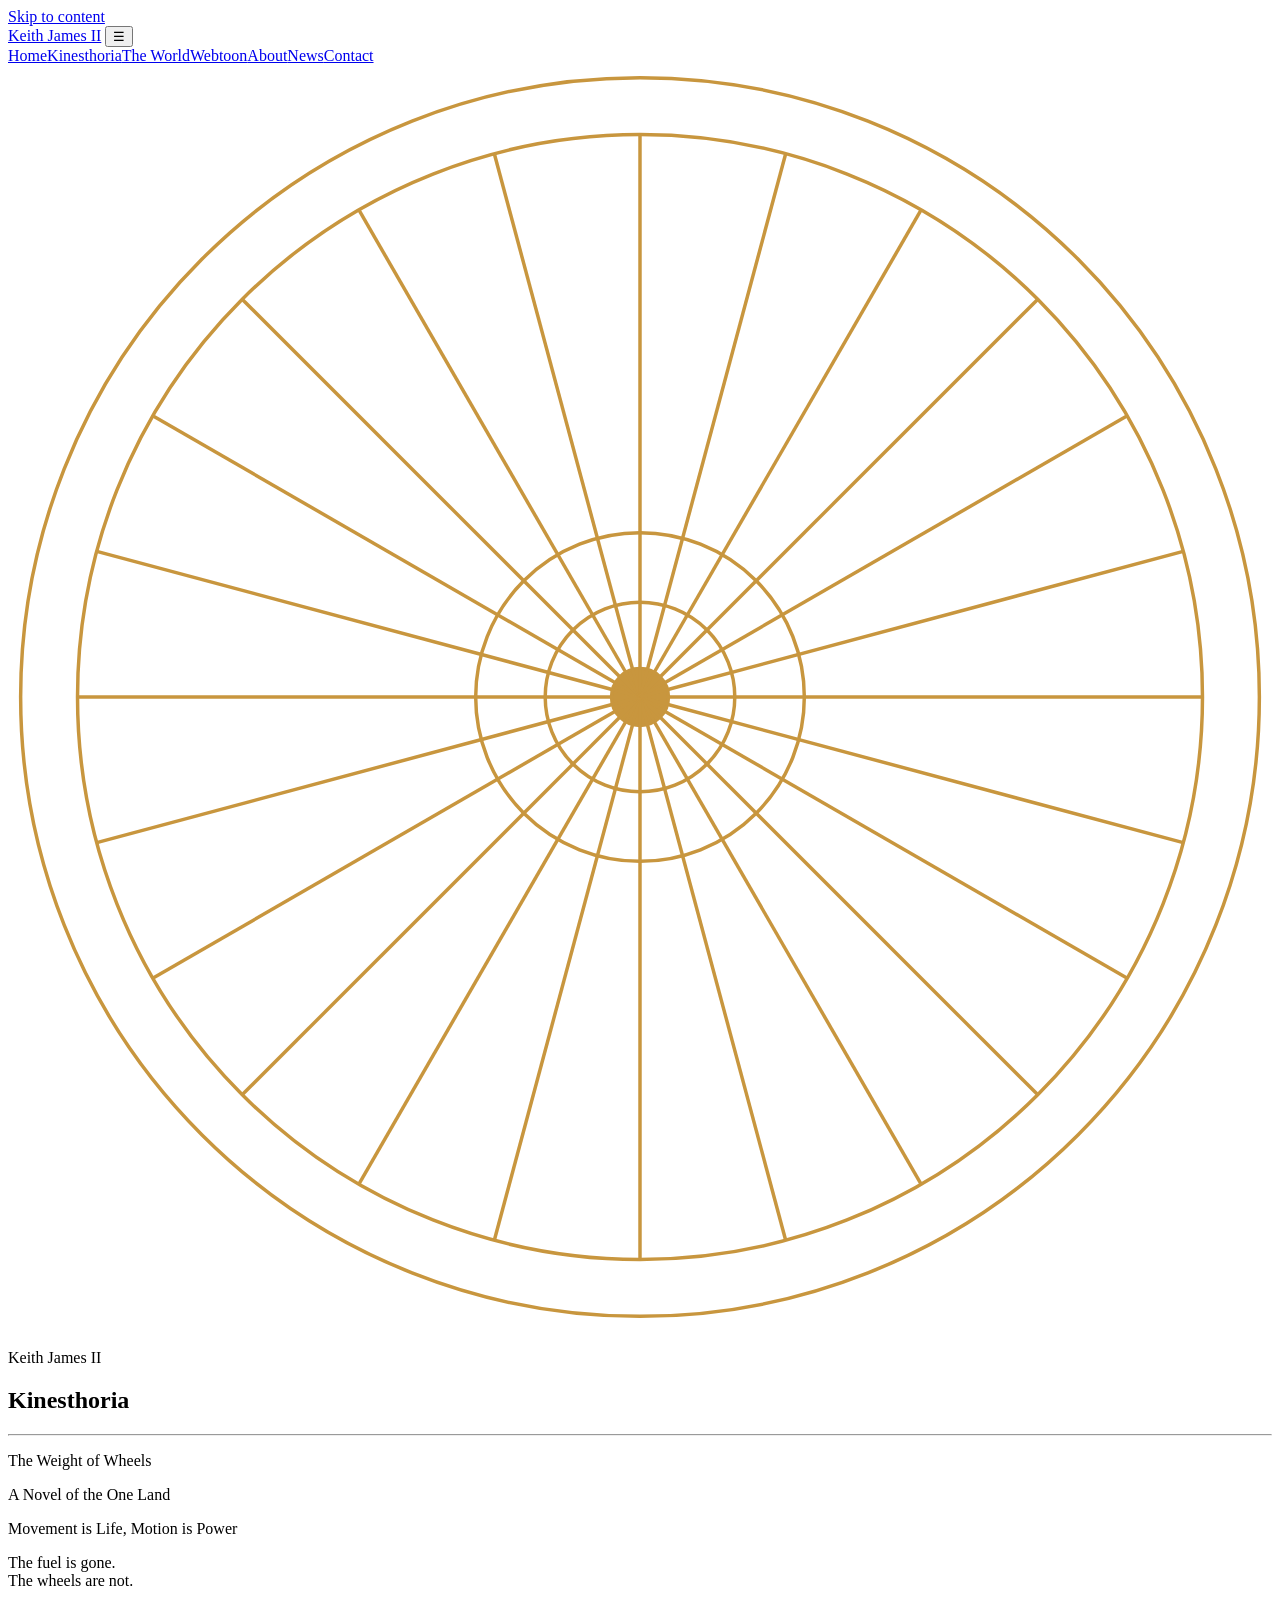
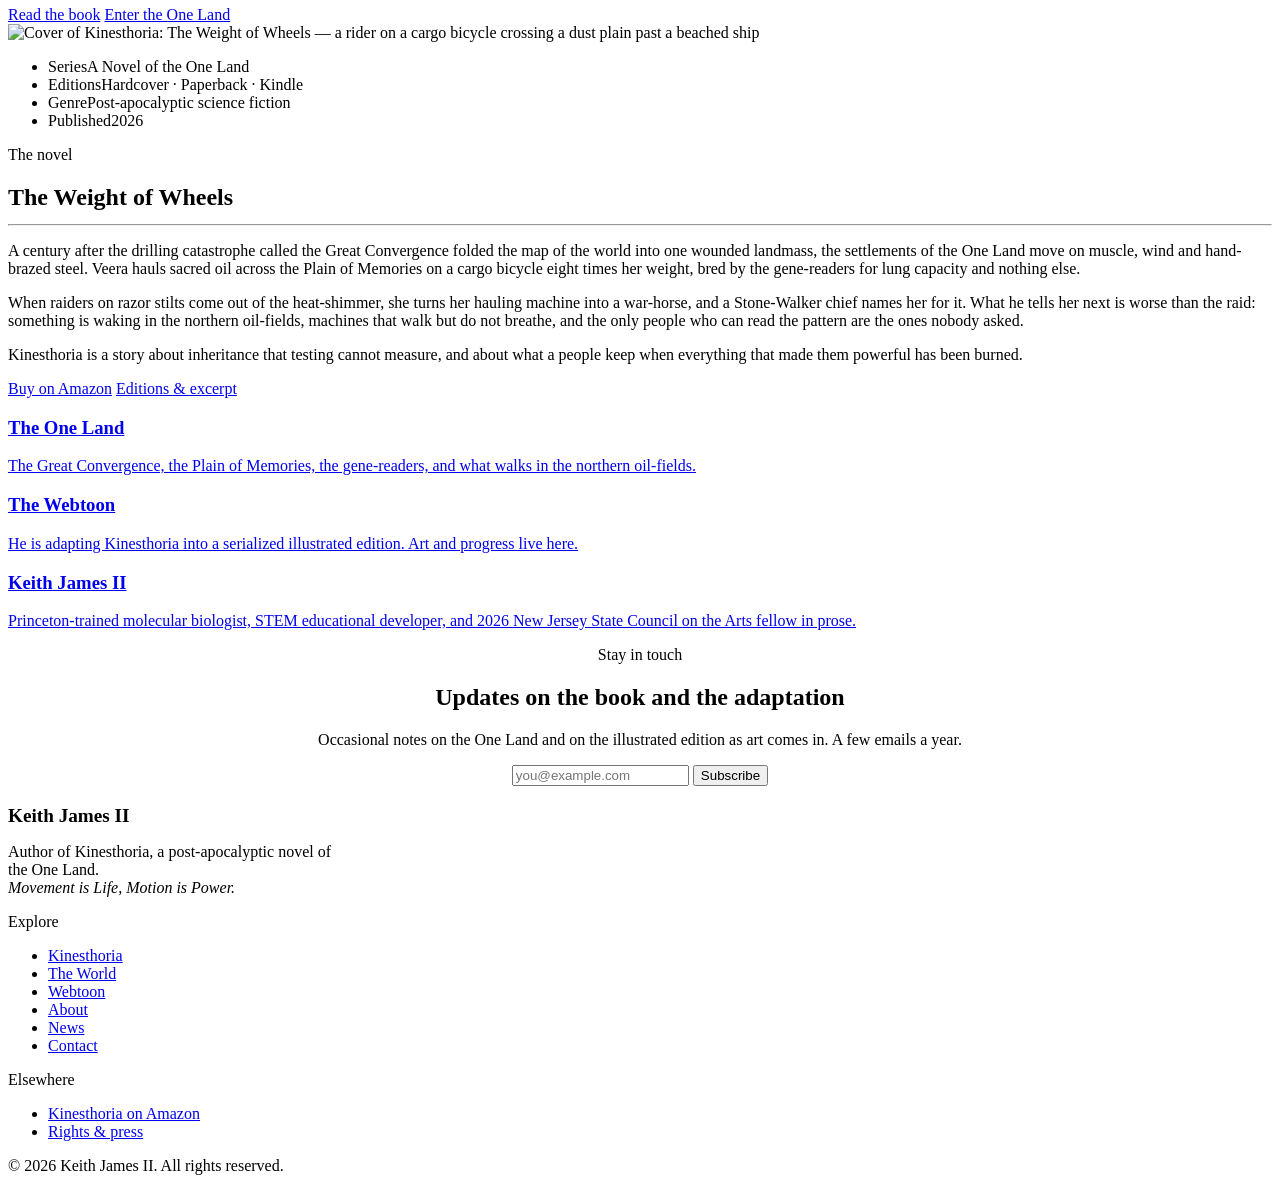
==== index.html @ 475ba7fc "Add files via upload" ====
<!DOCTYPE html>
<html lang="en">
<head>
<meta charset="utf-8">
<meta name="viewport" content="width=device-width, initial-scale=1">
<title>Keith James II &mdash; Kinesthoria: The Weight of Wheels</title>
<meta name="description" content="Kinesthoria: The Weight of Wheels by Keith James II. A century after the Great Convergence, the settlements of the One Land move on muscle, wind and hand-brazed steel.">
<meta property="og:title" content="Keith James II &mdash; Kinesthoria: The Weight of Wheels">
<meta property="og:description" content="Kinesthoria: The Weight of Wheels by Keith James II. A century after the Great Convergence, the settlements of the One Land move on muscle, wind and hand-brazed steel.">
<meta property="og:type" content="website">
<meta name="twitter:card" content="summary_large_image">
<link rel="icon" href="data:image/svg+xml,%3Csvg xmlns='http://www.w3.org/2000/svg' viewBox='0 0 32 32'%3E%3Crect width='32' height='32' fill='%2314161c'/%3E%3Cg fill='none' stroke='%23c8963e' stroke-width='1.6'%3E%3Ccircle cx='16' cy='16' r='11'/%3E%3Ccircle cx='16' cy='16' r='3'/%3E%3Cpath d='M16 5v22M5 16h22M8.2 8.2l15.6 15.6M23.8 8.2L8.2 23.8'/%3E%3C/g%3E%3C/svg%3E">
<link rel="stylesheet" href="./assets/css/main.css">
<link rel="preload" as="font" type="font/woff2" crossorigin href="./assets/fonts/alfa-slab-one-latin-400-normal.woff2">
<link rel="preload" as="font" type="font/woff2" crossorigin href="./assets/fonts/inter-latin-400-normal.woff2">
</head>
<body>
<a class="skip" href="#main">Skip to content</a>

<header class="site-header">
  <div class="wrap">
    <a class="brand" href="./">Keith James II</a>
    <button class="nav-toggle" aria-expanded="false" aria-controls="nav" aria-label="Menu">&#9776;</button>
    <nav class="nav" id="nav"><a href="./" aria-current="page">Home</a><a href="./kinesthoria/">Kinesthoria</a><a href="./world/">The World</a><a href="./webtoon/">Webtoon</a><a href="./about/">About</a><a href="./news/">News</a><a href="./contact/">Contact</a></nav>
  </div>
</header>

<main id="main">

<section class="hero">
  <svg class="hero__spokes" viewBox="0 0 400 400" aria-hidden="true" focusable="false">
  <g fill="none" stroke="#c8963e" stroke-width="1.1">
    <circle cx="200" cy="200" r="196"/><circle cx="200" cy="200" r="178"/>
    <circle cx="200" cy="200" r="52"/><circle cx="200" cy="200" r="30"/>
    <circle cx="200" cy="200" r="9" fill="#c8963e"/>
    <line x1="200" y1="200" x2="378.0" y2="200.0"/><line x1="200" y1="200" x2="371.9" y2="246.1"/><line x1="200" y1="200" x2="354.2" y2="289.0"/><line x1="200" y1="200" x2="325.9" y2="325.9"/><line x1="200" y1="200" x2="289.0" y2="354.2"/><line x1="200" y1="200" x2="246.1" y2="371.9"/><line x1="200" y1="200" x2="200.0" y2="378.0"/><line x1="200" y1="200" x2="153.9" y2="371.9"/><line x1="200" y1="200" x2="111.0" y2="354.2"/><line x1="200" y1="200" x2="74.1" y2="325.9"/><line x1="200" y1="200" x2="45.8" y2="289.0"/><line x1="200" y1="200" x2="28.1" y2="246.1"/><line x1="200" y1="200" x2="22.0" y2="200.0"/><line x1="200" y1="200" x2="28.1" y2="153.9"/><line x1="200" y1="200" x2="45.8" y2="111.0"/><line x1="200" y1="200" x2="74.1" y2="74.1"/><line x1="200" y1="200" x2="111.0" y2="45.8"/><line x1="200" y1="200" x2="153.9" y2="28.1"/><line x1="200" y1="200" x2="200.0" y2="22.0"/><line x1="200" y1="200" x2="246.1" y2="28.1"/><line x1="200" y1="200" x2="289.0" y2="45.8"/><line x1="200" y1="200" x2="325.9" y2="74.1"/><line x1="200" y1="200" x2="354.2" y2="111.0"/><line x1="200" y1="200" x2="371.9" y2="153.9"/>
  </g>
</svg>
  <div class="wrap">
    <div class="hero__inner">
      <p class="eyebrow">Keith James II</p>
      
<div class="lockup">
  <h1 class="lockup__title">Kinesthoria</h1>
  <hr class="lockup__rule">
  <p class="lockup__sub">The Weight of Wheels</p>
  <p class="lockup__series">A Novel of the One Land</p>
  <p class="lockup__motto">Movement is Life, Motion is Power</p>
</div>

      <p class="hook" style="margin-top:.4em">The fuel is gone.<br>The wheels are not.</p>
      <div class="btn-row">
        <a class="btn btn--solid" href="https://www.amazon.com/dp/B0HHY83GPY">Read the book</a>
        <a class="btn btn--ghost" href="./world/">Enter the One Land</a>
      </div>
    </div>
  </div>
</section>

<section class="section">
  <div class="wrap">
    <div class="book">
      <div>
        <div class="cover"><img src="./assets/img/cover.jpg" width="1400" height="2104" alt="Cover of Kinesthoria: The Weight of Wheels &mdash; a rider on a cargo bicycle crossing a dust plain past a beached ship"></div>
        <ul class="meta">
          <li><span>Series</span><span>A Novel of the One Land</span></li>
          <li><span>Editions</span><span>Hardcover &middot; Paperback &middot; Kindle</span></li>
          <li><span>Genre</span><span>Post-apocalyptic science fiction</span></li>
          <li><span>Published</span><span>2026</span></li>
        </ul>
      </div>
      <div class="jacket">
        <p class="eyebrow">The novel</p>
        <h2 style="margin-bottom:.55em">The Weight of Wheels</h2>
        <hr class="rule-brass">
        
<p>A century after the drilling catastrophe called the Great Convergence folded the map of the
  world into one wounded landmass, the settlements of the One Land move on muscle, wind and
  hand-brazed steel. Veera hauls sacred oil across the Plain of Memories on a cargo bicycle eight
  times her weight, bred by the gene-readers for lung capacity and nothing else.</p>
<p>When raiders on razor stilts come out of the heat-shimmer, she turns her hauling machine into a
  war-horse, and a Stone-Walker chief names her for it. What he tells her next is worse than the
  raid: something is waking in the northern oil-fields, machines that walk but do not breathe, and
  the only people who can read the pattern are the ones nobody asked.</p>
<p class="close">Kinesthoria is a story about inheritance that testing cannot measure, and about
  what a people keep when everything that made them powerful has been burned.</p>

        <div class="btn-row">
          <a class="btn btn--solid" href="https://www.amazon.com/dp/B0HHY83GPY">Buy on Amazon</a>
          <a class="btn btn--ghost" href="./kinesthoria/">Editions &amp; excerpt</a>
        </div>
      </div>
    </div>
  </div>
</section>

<section class="section section--alt">
  <div class="wrap">
    <div class="grid grid--3">
      <a class="card card--link" href="./world/">
        <h3>The One Land</h3>
        <p>The Great Convergence, the Plain of Memories, the gene-readers, and what walks in the
          northern oil-fields.</p>
      </a>
      <a class="card card--link" href="./webtoon/">
        <h3>The Webtoon</h3>
        <p>He is adapting Kinesthoria into a serialized illustrated edition. Art and progress
          live here.</p>
      </a>
      <a class="card card--link" href="./about/">
        <h3>Keith James II</h3>
        <p>Princeton-trained molecular biologist, STEM educational developer, and 2026 New Jersey State Council on the Arts fellow in prose.</p>
      </a>
    </div>
  </div>
</section>

<section class="section">
  <div class="wrap wrap--narrow" style="text-align:center">
    <p class="eyebrow">Stay in touch</p>
    <h2>Updates on the book and the adaptation</h2>
    <p class="dim">Occasional notes on the One Land and on the illustrated edition as art comes in.
      A few emails a year.</p>
    <!-- EDIT-ME: paste your Substack / Mailchimp / Buttondown embed in place of this form.
         GitHub Pages is static, so a plain <form> collects nothing on its own. -->
    <form class="field-row" style="justify-content:center" onsubmit="return false">
      <input type="email" placeholder="you@example.com" aria-label="Email address">
      <button class="btn btn--solid" type="submit">Subscribe</button>
    </form>
  </div>
</section>

</main>

<footer class="site-footer">
  <div class="wrap">
    <div class="cols">
      <div style="max-width:340px">
        <p style="font-family:var(--serif);font-weight:700;font-size:1.2rem;color:var(--bone);margin-bottom:.4em">Keith James II</p>
        <p>Author of Kinesthoria, a post-apocalyptic novel of the One Land.<br><em style="color:var(--brass)">Movement is Life, Motion is Power.</em></p>
      </div>
      <div>
        <p class="eyebrow" style="margin-bottom:.7rem">Explore</p>
        <ul class="footer-nav"><li><a href="./kinesthoria/">Kinesthoria</a></li><li><a href="./world/">The World</a></li><li><a href="./webtoon/">Webtoon</a></li><li><a href="./about/">About</a></li><li><a href="./news/">News</a></li><li><a href="./contact/">Contact</a></li></ul>
      </div>
      <div>
        <p class="eyebrow" style="margin-bottom:.7rem">Elsewhere</p>
        <ul class="footer-nav">
          <li><a href="https://www.amazon.com/dp/B0HHY83GPY">Kinesthoria on Amazon</a></li>
          <li><a href="./contact/">Rights &amp; press</a></li>
        </ul>
      </div>
    </div>
    <p class="fine">&copy; 2026 Keith James II. All rights reserved.</p>
  </div>
</footer>

<script>
(function () {
  var b = document.querySelector('.nav-toggle'), n = document.getElementById('nav');
  if (!b || !n) return;
  b.addEventListener('click', function () {
    var open = n.classList.toggle('is-open');
    b.setAttribute('aria-expanded', open ? 'true' : 'false');
  });
})();
</script>
</body>
</html>
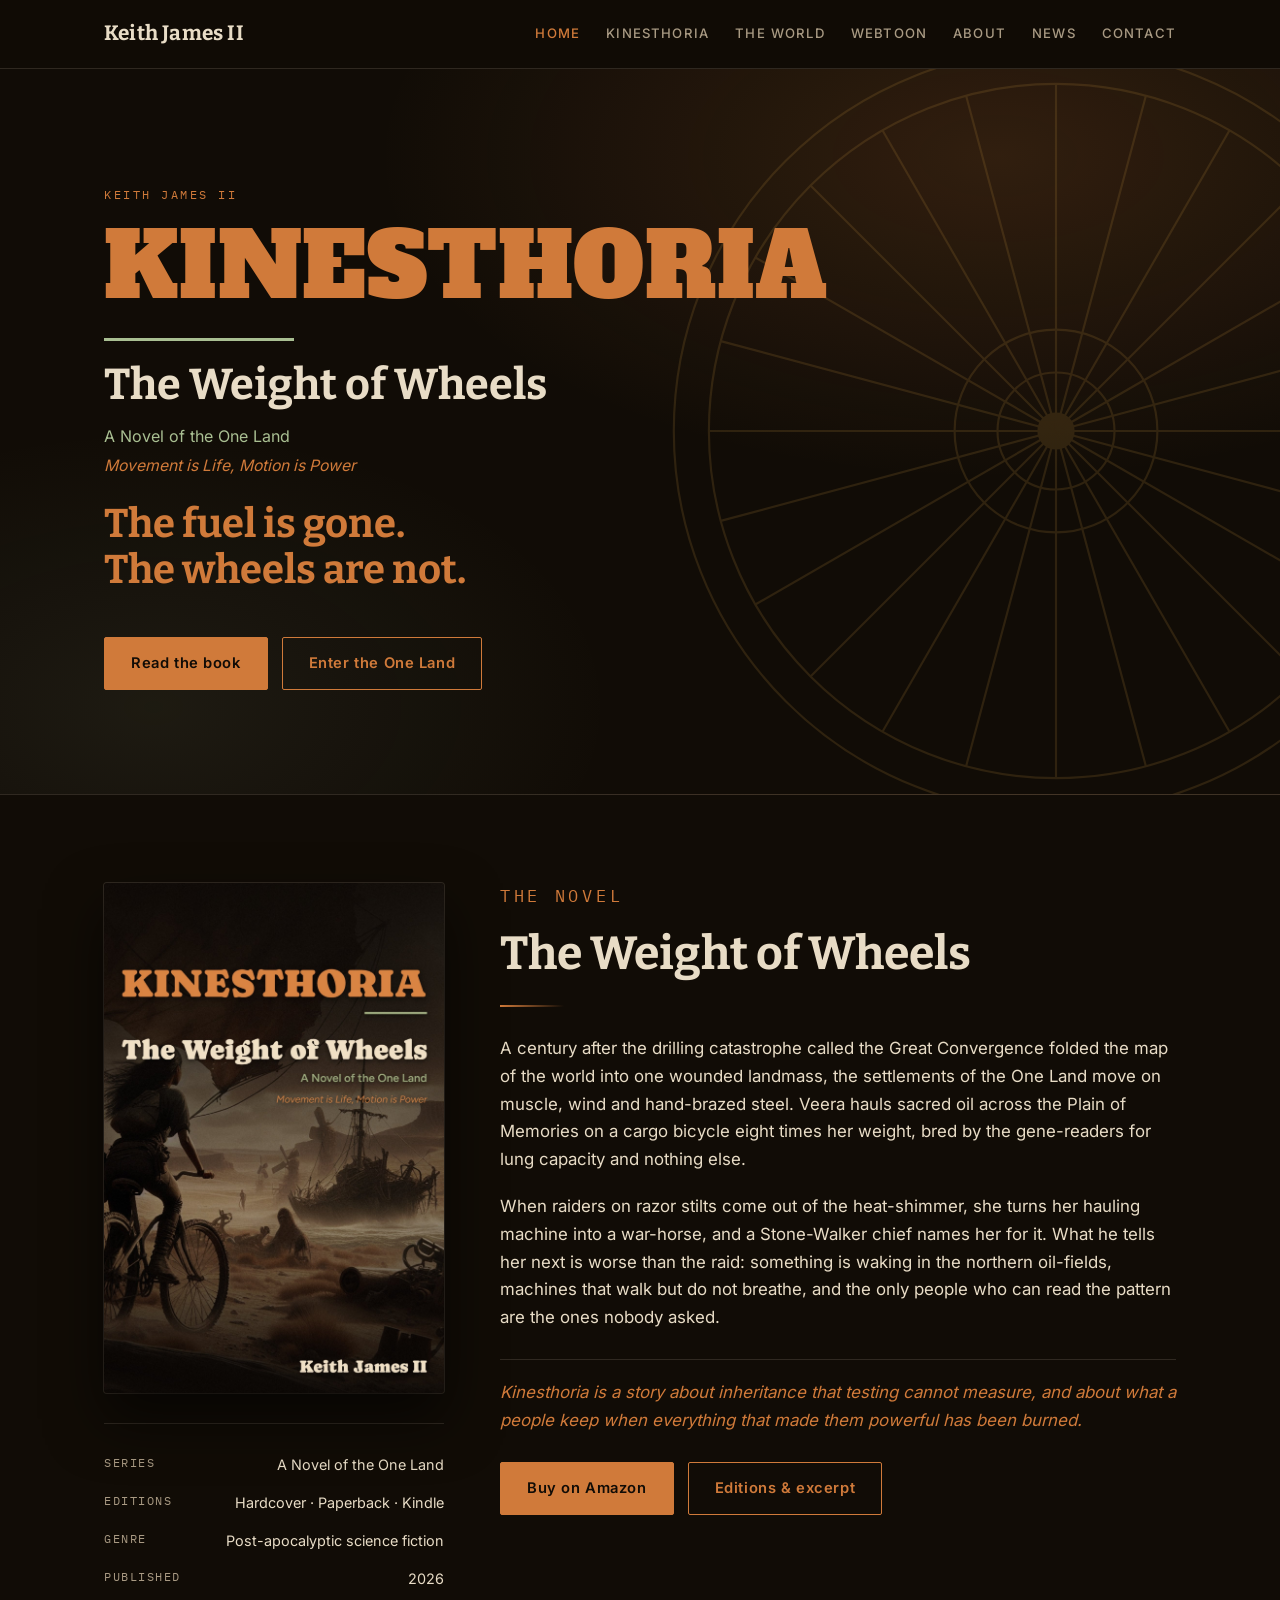
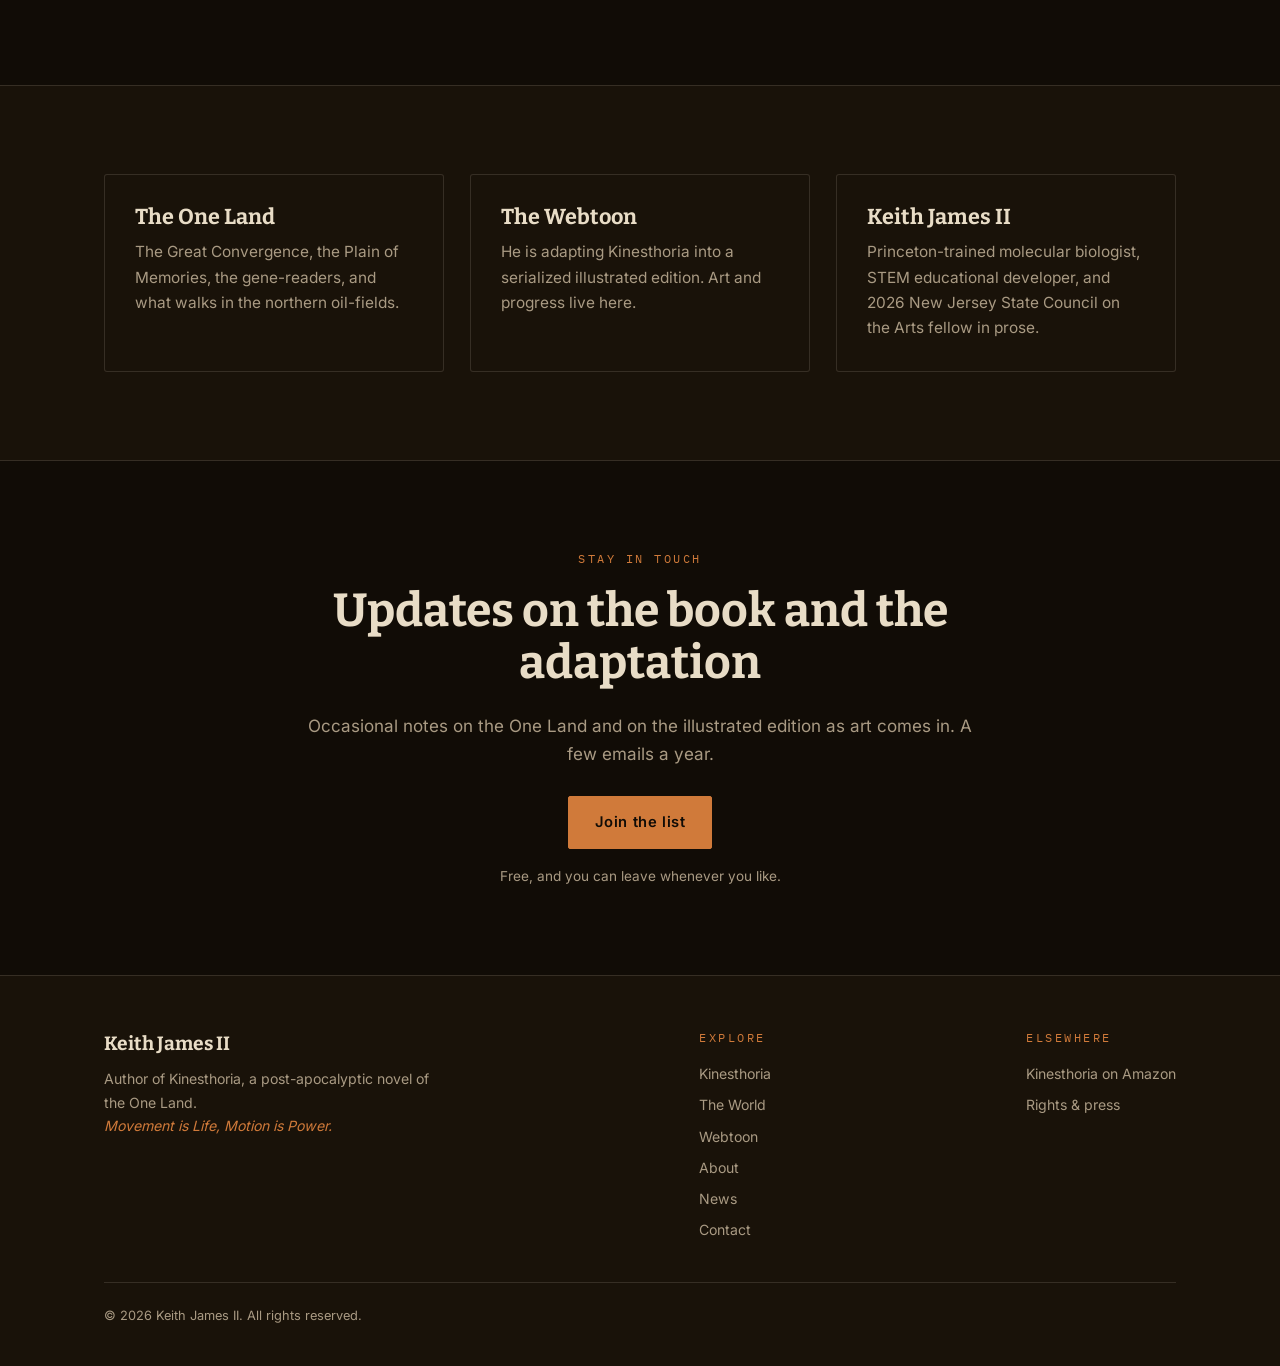
==== commit cb764745: "Add files via upload" ====
--- a/index.html
+++ b/index.html
@@ -121,12 +121,10 @@
     <h2>Updates on the book and the adaptation</h2>
     <p class="dim">Occasional notes on the One Land and on the illustrated edition as art comes in.
       A few emails a year.</p>
-    <!-- EDIT-ME: paste your Substack / Mailchimp / Buttondown embed in place of this form.
-         GitHub Pages is static, so a plain <form> collects nothing on its own. -->
-    <form class="field-row" style="justify-content:center" onsubmit="return false">
-      <input type="email" placeholder="you@example.com" aria-label="Email address">
-      <button class="btn btn--solid" type="submit">Subscribe</button>
-    </form>
+    <div class="btn-row" style="justify-content:center">
+      <a class="btn btn--solid" href="https://keithjamesii.substack.com/subscribe">Join the list</a>
+    </div>
+    <p class="substack__alt">Free, and you can leave whenever you like.</p>
   </div>
 </section>
 
--- a/assets/css/main.css
+++ b/assets/css/main.css
@@ -0,0 +1,348 @@
+/* ==========================================================================
+   Self-hosted fonts (woff2, latin subset). Served from this repo -- no
+   third-party request, so nothing breaks if a reader's network blocks it.
+   Files live in ../fonts/ relative to this stylesheet.
+   ========================================================================== */
+
+@font-face { font-family:"Alfa Slab One"; font-style:normal; font-weight:400; font-display:swap;
+  src:url("../fonts/alfa-slab-one-latin-400-normal.woff2") format("woff2"); }
+@font-face { font-family:"Bitter"; font-style:normal; font-weight:400; font-display:swap;
+  src:url("../fonts/bitter-latin-400-normal.woff2") format("woff2"); }
+@font-face { font-family:"Bitter"; font-style:normal; font-weight:700; font-display:swap;
+  src:url("../fonts/bitter-latin-700-normal.woff2") format("woff2"); }
+@font-face { font-family:"Bitter"; font-style:italic; font-weight:400; font-display:swap;
+  src:url("../fonts/bitter-latin-400-italic.woff2") format("woff2"); }
+@font-face { font-family:"Inter"; font-style:normal; font-weight:400; font-display:swap;
+  src:url("../fonts/inter-latin-400-normal.woff2") format("woff2"); }
+@font-face { font-family:"Inter"; font-style:normal; font-weight:500; font-display:swap;
+  src:url("../fonts/inter-latin-500-normal.woff2") format("woff2"); }
+@font-face { font-family:"Inter"; font-style:normal; font-weight:600; font-display:swap;
+  src:url("../fonts/inter-latin-600-normal.woff2") format("woff2"); }
+@font-face { font-family:"IBM Plex Mono"; font-style:normal; font-weight:400; font-display:swap;
+  src:url("../fonts/ibm-plex-mono-latin-400-normal.woff2") format("woff2"); }
+
+/* ==========================================================================
+   James K. Martin II — author site
+   Palette and type set for Kinesthoria: weathered brass, road dust, deep ink.
+   ========================================================================== */
+
+:root {
+  --ink:        #110c06;   /* cover background */
+  --ink-2:      #191209;
+  --ink-3:      #241a0f;
+  --bone:       #e8dcc6;   /* cover body cream */
+  --bone-dim:   #a99a83;
+  --brass:      #d07a3a;   /* cover headline orange */
+  --brass-lo:   #a95e29;
+  --rust:       #a5482c;
+  --sage:       #a9bf92;   /* the rule under the title */
+  --rule:       rgba(232, 220, 198, 0.14);
+
+  --sans: "Inter", -apple-system, BlinkMacSystemFont, "Segoe UI", Roboto, Helvetica, Arial, sans-serif;
+  --serif: "Bitter", "Iowan Old Style", Georgia, serif;
+  --display: "Alfa Slab One", "Bitter", Georgia, serif;
+  --mono: "IBM Plex Mono", ui-monospace, SFMono-Regular, Menlo, monospace;
+
+  --wrap: 1120px;
+  --wrap-narrow: 720px;
+}
+
+*, *::before, *::after { box-sizing: border-box; }
+
+html { scroll-behavior: smooth; -webkit-text-size-adjust: 100%; }
+
+body {
+  margin: 0;
+  background: var(--ink);
+  color: var(--bone);
+  font-family: var(--sans);
+  font-size: 17px;
+  line-height: 1.65;
+  -webkit-font-smoothing: antialiased;
+}
+
+img { max-width: 100%; display: block; }
+
+a { color: var(--brass); text-decoration: none; }
+a:hover { color: #e39456; text-decoration: underline; text-underline-offset: 3px; }
+
+/* --- layout helpers ------------------------------------------------------ */
+
+.wrap { width: 100%; max-width: var(--wrap); margin: 0 auto; padding: 0 24px; }
+.wrap--narrow { max-width: var(--wrap-narrow); }
+.section { padding: 88px 0; }
+.section--tight { padding: 56px 0; }
+.section--alt { background: var(--ink-2); border-top: 1px solid var(--rule); border-bottom: 1px solid var(--rule); }
+
+/* --- type ---------------------------------------------------------------- */
+
+h1, h2, h3, h4 { font-family: var(--serif); font-weight: 700; line-height: 1.12; margin: 0 0 0.5em; }
+h1 { font-size: clamp(2.6rem, 7vw, 4.6rem); letter-spacing: -0.015em; }
+h2 { font-size: clamp(1.9rem, 4.2vw, 2.9rem); }
+h3 { font-size: 1.35rem; }
+p  { margin: 0 0 1.15em; }
+p:last-child { margin-bottom: 0; }
+
+.eyebrow {
+  font-family: var(--mono);
+  font-size: 0.72rem;
+  letter-spacing: 0.22em;
+  text-transform: uppercase;
+  color: var(--brass);
+  margin: 0 0 1.1rem;
+}
+
+.lede { font-size: 1.2rem; color: #dcd0b9; }
+.dim  { color: var(--bone-dim); }
+
+.rule-brass {
+  width: 64px; height: 2px; border: 0; margin: 0 0 28px;
+  background: linear-gradient(90deg, var(--brass), transparent);
+}
+
+/* --- buttons ------------------------------------------------------------- */
+
+.btn {
+  display: inline-block;
+  padding: 13px 26px;
+  font-family: var(--sans);
+  font-size: 0.92rem;
+  font-weight: 600;
+  letter-spacing: 0.04em;
+  border-radius: 2px;
+  border: 1px solid var(--brass);
+  transition: background .18s ease, color .18s ease, transform .18s ease;
+}
+.btn:hover { text-decoration: none; transform: translateY(-1px); }
+.btn--solid { background: var(--brass); color: var(--ink); }
+.btn--solid:hover { background: #e39456; color: var(--ink); }
+.btn--ghost { background: transparent; color: var(--brass); }
+.btn--ghost:hover { background: rgba(208, 122, 58, 0.14); color: #e39456; }
+.btn-row { display: flex; flex-wrap: wrap; gap: 14px; margin-top: 28px; }
+
+/* --- site header --------------------------------------------------------- */
+
+.site-header {
+  position: sticky; top: 0; z-index: 50;
+  background: rgba(17, 12, 6, 0.93);
+  backdrop-filter: blur(10px);
+  border-bottom: 1px solid var(--rule);
+}
+.site-header .wrap {
+  display: flex; align-items: center; justify-content: space-between;
+  min-height: 68px; gap: 20px;
+}
+.brand {
+  font-family: var(--serif); font-size: 1.3rem; font-weight: 600;
+  color: var(--bone); letter-spacing: 0.01em; white-space: nowrap;
+}
+.brand:hover { color: var(--brass); text-decoration: none; }
+
+.nav { display: flex; gap: 26px; align-items: center; }
+.nav a {
+  font-size: 0.82rem; font-weight: 500; letter-spacing: 0.09em;
+  text-transform: uppercase; color: var(--bone-dim);
+}
+.nav a:hover, .nav a[aria-current="page"] { color: var(--brass); text-decoration: none; }
+
+.nav-toggle {
+  display: none; background: none; border: 1px solid var(--rule);
+  color: var(--bone); padding: 7px 11px; border-radius: 2px; cursor: pointer;
+  font-size: 1rem; line-height: 1;
+}
+
+@media (max-width: 800px) {
+  .nav-toggle { display: block; }
+  .nav {
+    display: none; position: absolute; top: 100%; left: 0; right: 0;
+    flex-direction: column; align-items: flex-start; gap: 0;
+    background: var(--ink-2); border-bottom: 1px solid var(--rule);
+    padding: 8px 24px 18px;
+  }
+  .nav.is-open { display: flex; }
+  .nav a { padding: 11px 0; width: 100%; border-bottom: 1px solid var(--rule); }
+  .nav a:last-child { border-bottom: 0; }
+}
+
+/* --- hero ---------------------------------------------------------------- */
+
+.hero {
+  position: relative; overflow: hidden;
+  background:
+    radial-gradient(1000px 520px at 78% 12%, rgba(208,122,58,0.17), transparent 62%),
+    radial-gradient(760px 460px at 12% 88%, rgba(154,173,134,0.09), transparent 60%),
+    var(--ink);
+  border-bottom: 1px solid var(--rule);
+}
+.hero__spokes {
+  position: absolute; right: -13%; top: 50%; transform: translateY(-50%);
+  width: min(780px, 78vw); opacity: 0.16; pointer-events: none;
+  animation: turn 190s linear infinite;
+}
+@keyframes turn { to { transform: translateY(-50%) rotate(360deg); } }
+@media (prefers-reduced-motion: reduce) { .hero__spokes { animation: none; } }
+
+.hero__inner { position: relative; z-index: 1; padding: 116px 0 104px; max-width: 720px; }
+.hero h1 { margin-bottom: 0.3em; }
+.hero__sub {
+  font-family: var(--serif); font-size: clamp(1.2rem, 2.6vw, 1.65rem);
+  font-style: italic; color: var(--bone-dim); margin-bottom: 1.5rem;
+}
+
+/* --- book layout --------------------------------------------------------- */
+
+.book { display: grid; grid-template-columns: minmax(240px, 340px) 1fr; gap: 56px; align-items: start; }
+@media (max-width: 860px) { .book { grid-template-columns: 1fr; gap: 36px; } }
+
+.cover {
+  position: relative; border-radius: 3px; overflow: hidden;
+  box-shadow: 0 26px 56px rgba(0,0,0,0.6), 0 0 0 1px var(--rule);
+  background: var(--ink-3);
+}
+.cover img { width: 100%; height: auto; }
+
+.meta { list-style: none; margin: 30px 0 0; padding: 22px 0 0; border-top: 1px solid var(--rule); }
+.meta li { display: flex; justify-content: space-between; gap: 18px; padding: 7px 0; font-size: 0.9rem; }
+.meta span:first-child { color: var(--bone-dim); font-family: var(--mono); font-size: 0.74rem; letter-spacing: 0.13em; text-transform: uppercase; }
+
+/* --- cards --------------------------------------------------------------- */
+
+.grid { display: grid; gap: 26px; }
+.grid--2 { grid-template-columns: repeat(auto-fit, minmax(300px, 1fr)); }
+.grid--3 { grid-template-columns: repeat(auto-fit, minmax(260px, 1fr)); }
+
+.card {
+  background: var(--ink-2); border: 1px solid var(--rule);
+  border-radius: 3px; padding: 30px;
+  transition: border-color .2s ease, transform .2s ease;
+}
+.card:hover { border-color: rgba(208,122,58,0.45); transform: translateY(-2px); }
+.card h3 { margin-bottom: 0.45em; }
+.card p { font-size: 0.96rem; color: var(--bone-dim); }
+
+.card--link { display: block; color: inherit; }
+.card--link:hover { text-decoration: none; }
+
+/* --- pull quote ---------------------------------------------------------- */
+
+.pullquote {
+  border-left: 3px solid var(--brass);
+  padding: 6px 0 6px 28px; margin: 0;
+  font-family: var(--serif); font-size: clamp(1.3rem, 3vw, 1.8rem);
+  font-style: italic; line-height: 1.4; color: #ded7c9;
+}
+.pullquote cite { display: block; margin-top: 14px; font-family: var(--mono); font-size: 0.72rem; font-style: normal; letter-spacing: 0.16em; text-transform: uppercase; color: var(--bone-dim); }
+
+/* --- news / timeline ----------------------------------------------------- */
+
+.entries { list-style: none; margin: 0; padding: 0; }
+.entries > li { padding: 26px 0; border-bottom: 1px solid var(--rule); display: grid; grid-template-columns: 130px 1fr; gap: 26px; }
+.entries > li:first-child { padding-top: 0; }
+.entries time { font-family: var(--mono); font-size: 0.74rem; letter-spacing: 0.12em; text-transform: uppercase; color: var(--brass); padding-top: 5px; }
+.entries h3 { font-size: 1.15rem; margin-bottom: 0.3em; }
+.entries p { font-size: 0.95rem; color: var(--bone-dim); }
+@media (max-width: 640px) { .entries > li { grid-template-columns: 1fr; gap: 8px; } }
+
+/* --- gallery ------------------------------------------------------------- */
+
+.gallery { display: grid; grid-template-columns: repeat(auto-fill, minmax(230px, 1fr)); gap: 16px; }
+.tile {
+  aspect-ratio: 3 / 4; border: 1px solid var(--rule); border-radius: 3px;
+  background: linear-gradient(150deg, var(--ink-3), var(--ink));
+  display: grid; place-content: center; text-align: center; padding: 18px;
+  color: var(--bone-dim); font-family: var(--mono); font-size: 0.7rem;
+  letter-spacing: 0.13em; text-transform: uppercase;
+}
+
+/* --- forms --------------------------------------------------------------- */
+
+.field-row { display: flex; gap: 12px; flex-wrap: wrap; margin-top: 24px; }
+input[type="email"], input[type="text"], textarea {
+  flex: 1 1 260px; min-width: 0;
+  background: var(--ink); border: 1px solid var(--rule); color: var(--bone);
+  padding: 13px 15px; border-radius: 2px; font-family: var(--sans); font-size: 0.95rem;
+}
+textarea { flex-basis: 100%; min-height: 150px; resize: vertical; }
+input:focus, textarea:focus { outline: none; border-color: var(--brass); }
+::placeholder { color: #6d675c; }
+
+/* --- footer -------------------------------------------------------------- */
+
+.site-footer {
+  background: var(--ink-2); border-top: 1px solid var(--rule);
+  padding: 52px 0 40px; font-size: 0.88rem; color: var(--bone-dim);
+}
+.site-footer .cols { display: flex; flex-wrap: wrap; gap: 40px; justify-content: space-between; }
+.site-footer a { color: var(--bone-dim); }
+.site-footer a:hover { color: var(--brass); }
+.site-footer .fine { margin-top: 36px; padding-top: 22px; border-top: 1px solid var(--rule); font-size: 0.8rem; }
+.footer-nav { list-style: none; margin: 0; padding: 0; }
+.footer-nav li { padding: 4px 0; }
+
+/* --- accessibility ------------------------------------------------------- */
+
+.skip {
+  position: absolute; left: -9999px; top: 0;
+  background: var(--brass); color: var(--ink); padding: 10px 16px; z-index: 100;
+}
+.skip:focus { left: 12px; top: 12px; }
+
+.visually-hidden {
+  position: absolute; width: 1px; height: 1px; overflow: hidden;
+  clip: rect(0 0 0 0); white-space: nowrap;
+}
+
+/* --- mobile refinements -------------------------------------------------- */
+@media (max-width: 860px) {
+  .cover { max-width: 280px; }
+  .section { padding: 64px 0; }
+  .hero__inner { padding: 84px 0 76px; }
+}
+
+
+/* --- cover-derived lockup ------------------------------------------------ */
+
+.lockup { margin: 0 0 1.4rem; }
+.lockup__title {
+  font-family: var(--display); font-weight: 400;
+  font-size: clamp(2.5rem, 8.5vw, 5.6rem); line-height: 1;
+  letter-spacing: 0.005em; color: var(--brass);
+  margin: 0; text-transform: uppercase;
+}
+.lockup__rule { width: 190px; max-width: 60%; height: 3px; border: 0; background: var(--sage); margin: 18px 0 20px; }
+.lockup__sub {
+  font-family: var(--serif); font-weight: 700;
+  font-size: clamp(1.5rem, 4.2vw, 2.7rem); line-height: 1.1;
+  color: var(--bone); margin: 0 0 14px;
+}
+.lockup__series { color: var(--sage); font-size: 1rem; margin: 0 0 4px; }
+.lockup__motto { color: var(--brass); font-style: italic; font-size: 0.98rem; margin: 0; }
+
+.jacket p { font-size: 1.05rem; }
+.jacket .close {
+  font-style: italic; color: var(--brass);
+  border-top: 1px solid var(--rule); padding-top: 1.15em; margin-top: 1.6em;
+}
+
+.hook {
+  font-family: var(--serif); font-weight: 700;
+  font-size: clamp(1.6rem, 4vw, 2.5rem); line-height: 1.15;
+  color: var(--brass); margin: 0 0 1.1em;
+}
+
+.termlist { list-style: none; margin: 0; padding: 0; }
+.termlist > li { padding: 20px 0; border-bottom: 1px solid var(--rule); }
+.termlist > li:last-child { border-bottom: 0; }
+.termlist dt, .termlist .term {
+  font-family: var(--serif); font-weight: 700; font-size: 1.1rem;
+  color: var(--bone); margin-bottom: 0.25em;
+}
+.termlist p { font-size: 0.97rem; color: var(--bone-dim); margin: 0; }
+
+/* --- newsletter signup ---------------------------------------------------- */
+
+.substack__alt {
+  margin: 16px 0 0;
+  font-size: 0.85rem;
+  color: var(--bone-dim);
+}
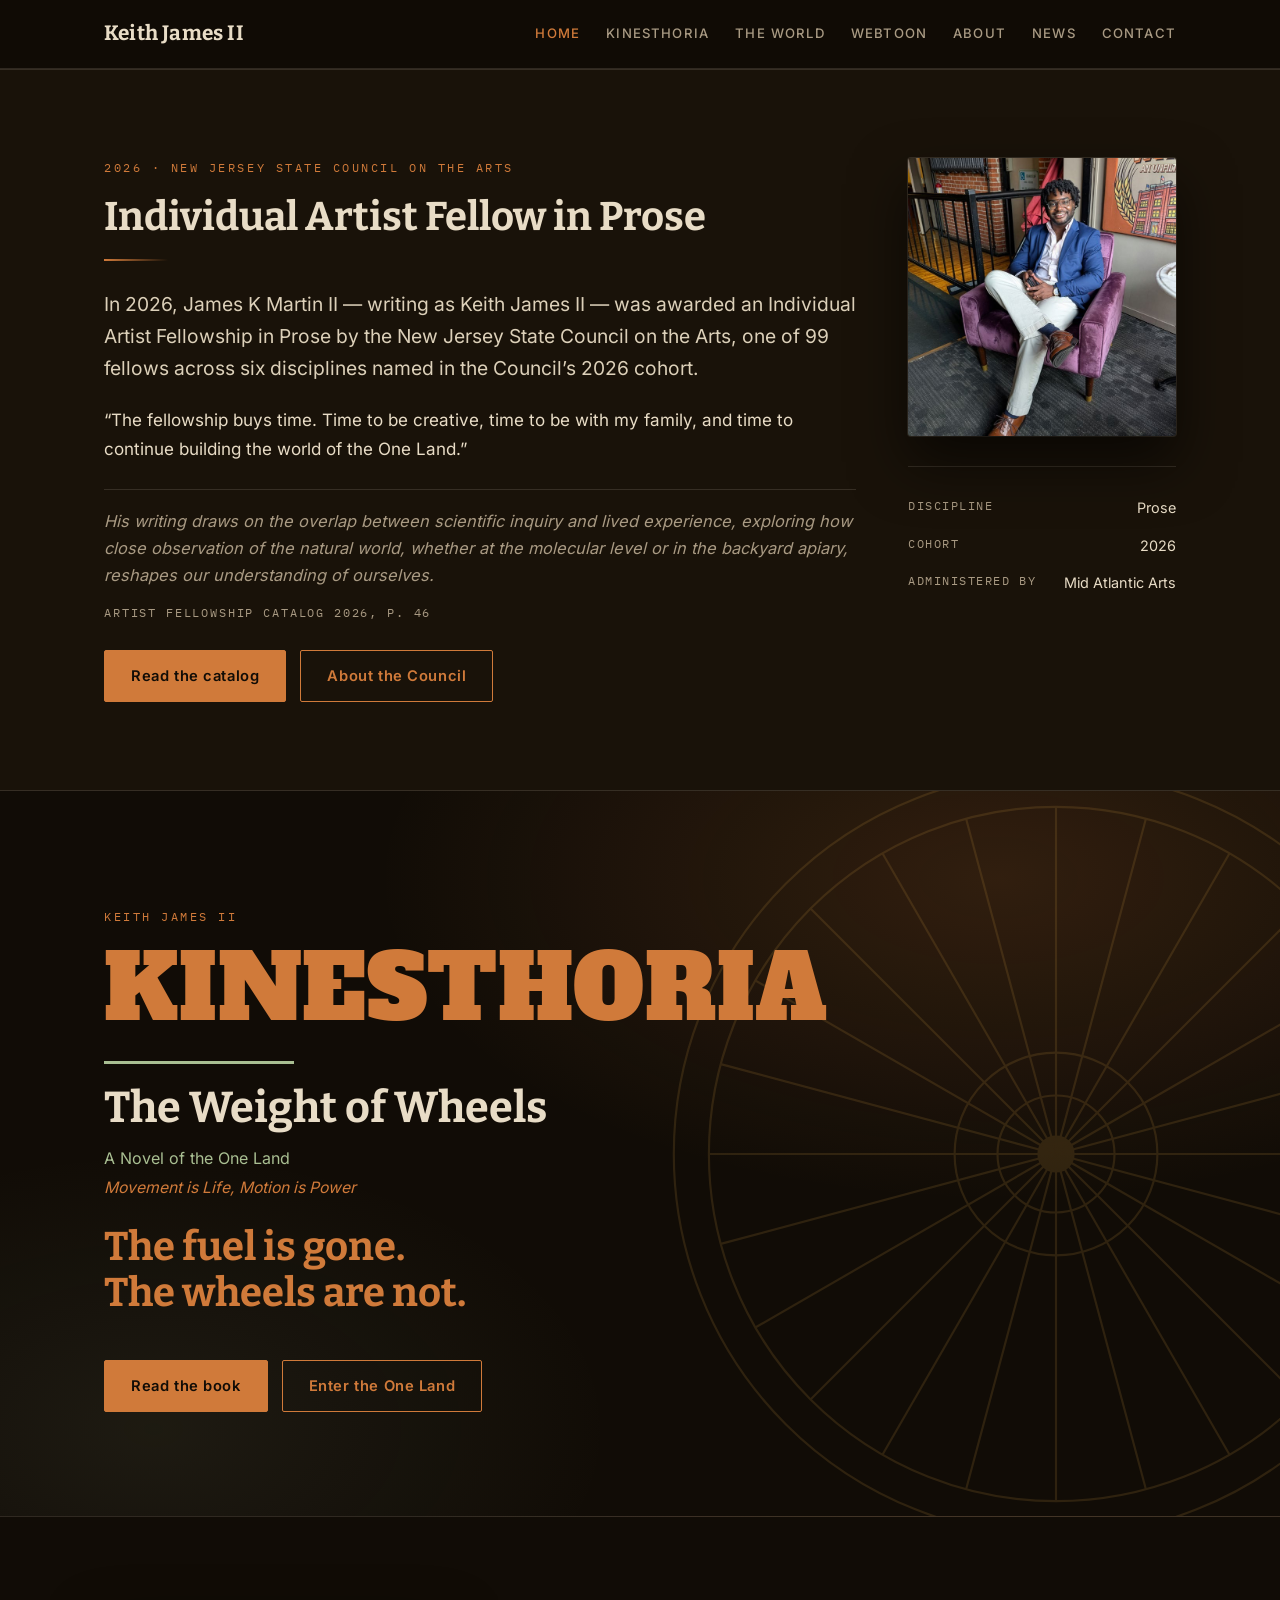
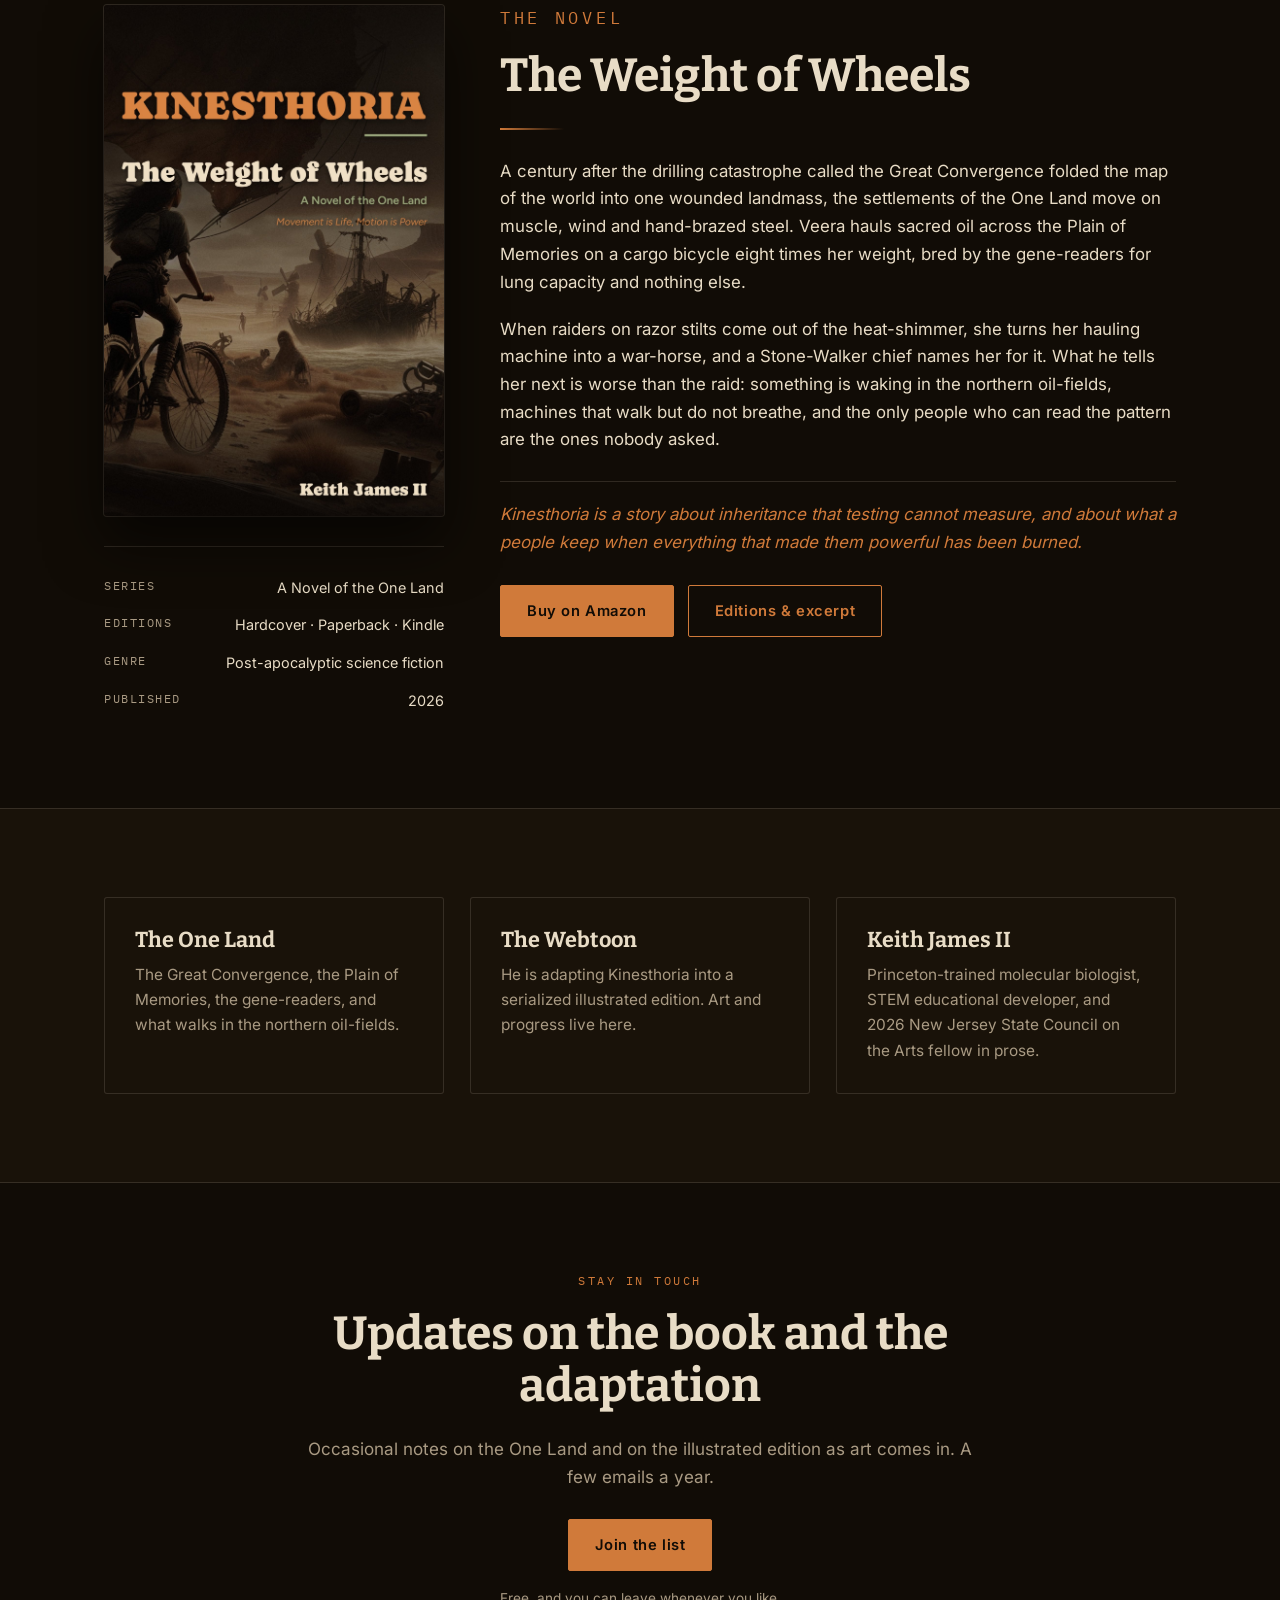
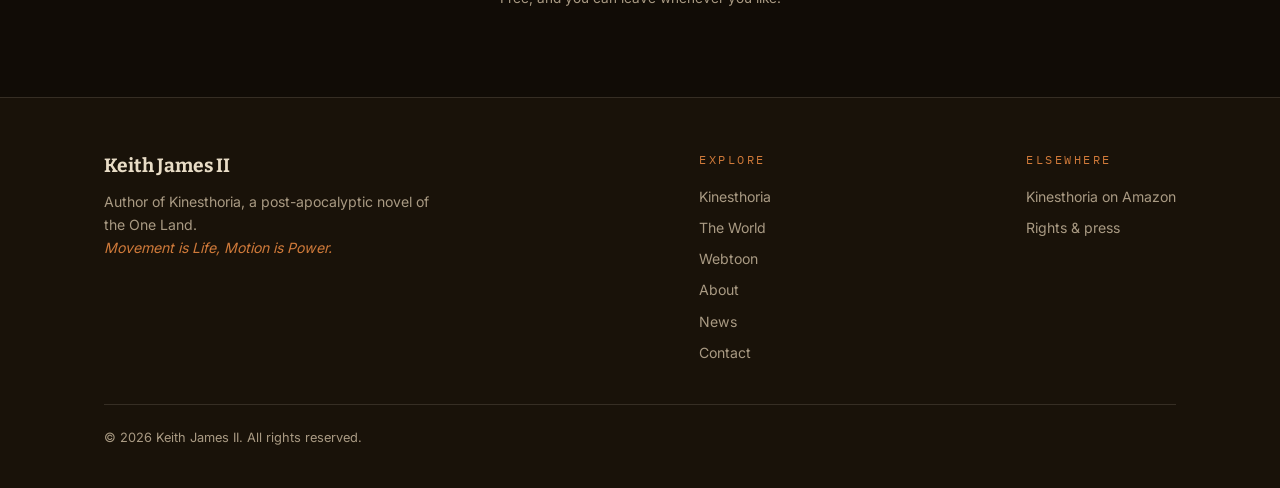
==== commit 8fff258b: "Update index.html" ====
--- a/index.html
+++ b/index.html
@@ -27,6 +27,41 @@
 
 <main id="main">
 
+<section class="section section--alt">
+  <div class="wrap">
+    <div class="fellow">
+      <div>
+        <p class="eyebrow">2026 &middot; New Jersey State Council on the Arts</p>
+        <h2>Individual Artist Fellow in Prose</h2>
+        <hr class="rule-brass">
+        <p class="lede">In 2026, James K Martin II &mdash; writing as Keith James II &mdash; was
+          awarded an Individual Artist Fellowship in Prose by the New Jersey State Council on the
+          Arts, one of 99 fellows across six disciplines named in the Council&rsquo;s 2026
+          cohort.</p>
+        <p>&ldquo;The fellowship buys time. Time to be creative, time to be with my family, and
+          time to continue building the world of the One Land.&rdquo;</p>
+        <p class="fellow__cite">His writing draws on the overlap between scientific inquiry and
+          lived experience, exploring how close observation of the natural world, whether at the
+          molecular level or in the backyard apiary, reshapes our understanding of ourselves.
+          <span>Artist Fellowship Catalog 2026, p.&nbsp;46</span></p>
+        <div class="btn-row">
+          <a class="btn btn--solid" href="https://myemail.constantcontact.com/2026-Artist-Fellowship-Catalog-Now-Available-from-NJ-State-Council-on-the-Arts.html?soid=1117482190155&aid=GW-Lriyb1xM">Read the catalog</a>
+          <a class="btn btn--ghost" href="https://artscouncil.nj.gov">About the Council</a>
+        </div>
+      </div>
+      <div>
+        <div class="cover"><img src="./assets/img/fellowship-portrait.jpg" width="686" height="711"
+             alt="James K Martin II, 2026 Individual Artist Fellow in Prose"></div>
+        <ul class="meta">
+          <li><span>Discipline</span><span>Prose</span></li>
+          <li><span>Cohort</span><span>2026</span></li>
+          <li><span>Administered by</span><span>Mid Atlantic Arts</span></li>
+        </ul>
+      </div>
+    </div>
+  </div>
+</section>
+
 <section class="hero">
   <svg class="hero__spokes" viewBox="0 0 400 400" aria-hidden="true" focusable="false">
   <g fill="none" stroke="#c8963e" stroke-width="1.1">
--- a/assets/css/main.css
+++ b/assets/css/main.css
@@ -346,3 +346,19 @@
   font-size: 0.85rem;
   color: var(--bone-dim);
 }
+
+
+/* --- fellowship band ------------------------------------------------------ */
+
+.fellow { display: grid; grid-template-columns: minmax(0, 1fr) minmax(200px, 268px); gap: 52px; align-items: start; }
+@media (max-width: 860px) { .fellow { grid-template-columns: 1fr; gap: 36px; } .fellow .cover { max-width: 280px; } }
+.fellow h2 { font-size: clamp(1.7rem, 3.4vw, 2.5rem); }
+.fellow .eyebrow { font-feature-settings: "tnum"; }
+.fellow__cite {
+  font-style: italic; color: var(--bone-dim); font-size: 1.02rem;
+  border-top: 1px solid var(--rule); padding-top: 1.15em; margin: 1.6em 0 0;
+}
+.fellow__cite span {
+  display: block; margin-top: 14px; font-family: var(--mono); font-style: normal;
+  font-size: 0.72rem; letter-spacing: 0.16em; text-transform: uppercase; color: var(--bone-dim);
+}
